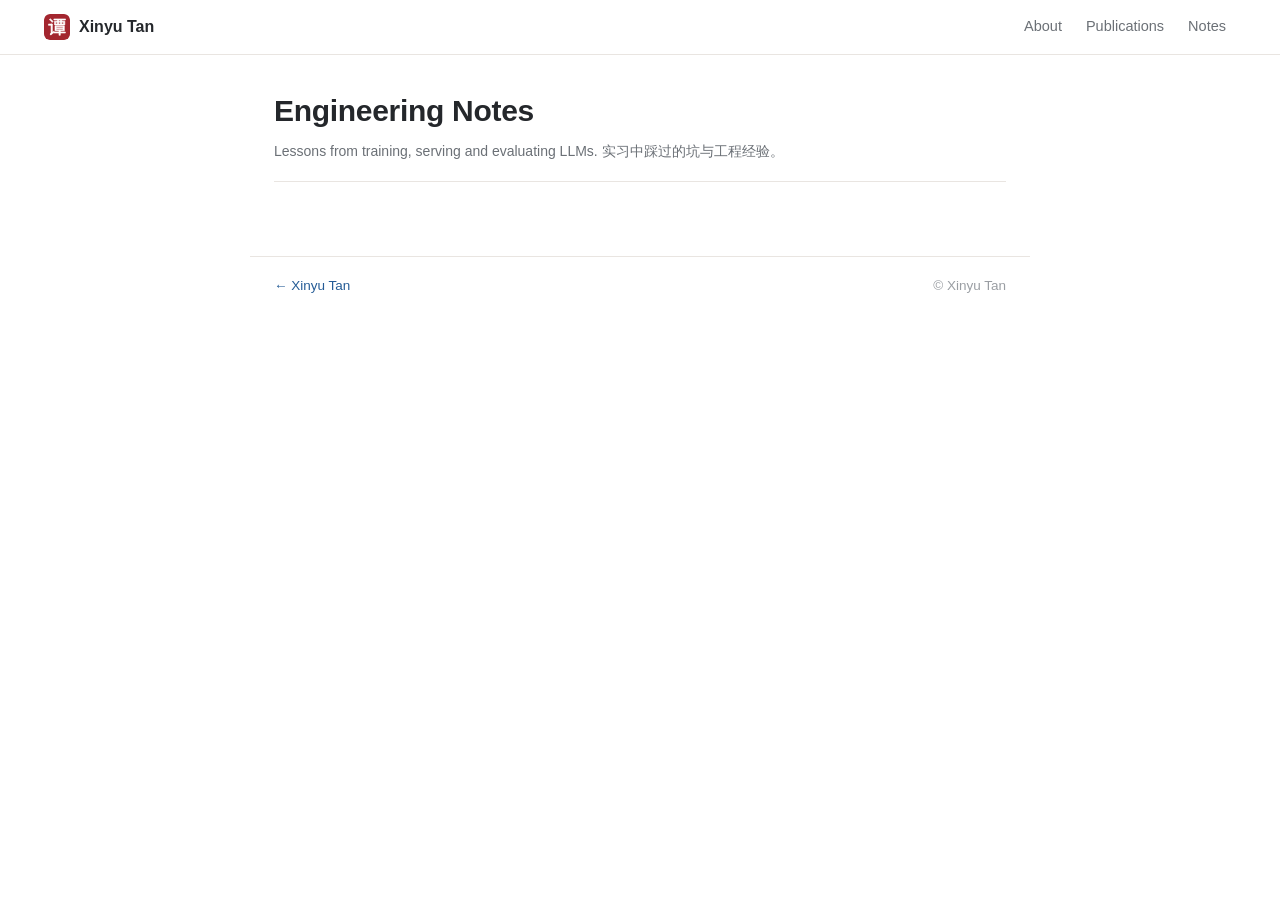
==== notes/index.html @ 7fa9da66 "Add Engineering Notes: Markdown build, article pages, homepage section; first draft Co-Authored-By: " ====
<!doctype html>
<html lang="en">
<head>
  <meta charset="utf-8">
  <meta name="viewport" content="width=device-width, initial-scale=1">
  <meta name="description" content="Engineering notes by Xinyu Tan.">
  <title>Engineering Notes · Xinyu Tan</title>
  <link rel="icon" href="../assets/favicon-32.png" type="image/png" sizes="32x32">
  <link rel="icon" href="../assets/favicon.svg" type="image/svg+xml">
  <link rel="apple-touch-icon" href="../assets/apple-touch-icon.png">
  <link rel="stylesheet" href="../assets/style.css?v=5b36a86383">
</head>
<body class="note-page">
  <header class="topbar">
    <div class="topbar-inner">
      <a class="brand" href="../index.html"><img class="brand-mark" src="../assets/favicon.svg" alt="" width="26" height="26">Xinyu Tan</a>
      <nav aria-label="Main navigation">
        <a href="../index.html#about">About</a>
        <a href="../index.html#publications">Publications</a>
        <a href="../notes/index.html">Notes</a>
      </nav>
    </div>
  </header>
  <main class="article">
    <h1>Engineering Notes</h1>
    <p class="article-meta">Lessons from training, serving and evaluating LLMs. 实习中踩过的坑与工程经验。</p>
    <ul class="notes-list">

    </ul>
  </main>
  <footer class="note-footer"><a href="../index.html">← Xinyu Tan</a><span>© Xinyu Tan</span></footer>
</body>
</html>
---- assets/style.css ----
/* Xinyu Tan homepage — sidebar profile + dense, highlight-first content. */

:root {
  --bg: #ffffff;
  --surface: #f8f7f5;
  --surface-2: #fdf5f4;
  --line: #e9e5e1;
  --text: #24272b;
  --muted: #6b7076;
  --faint: #9a9ea3;
  --accent: #a3262f;          /* highlight red (PKU-ish) */
  --accent-soft: #f7e5e5;
  --accent-line: #e7b9b9;
  --venue: #255c96;           /* venue / links blue */
  --venue-soft: #e8f0f9;
  --ok: #2f8a4a;
  --shadow: 0 1px 2px rgba(30, 20, 20, .05), 0 4px 14px rgba(30, 20, 20, .04);
  --radius: 10px;
  --font: -apple-system, BlinkMacSystemFont, "Segoe UI", "Helvetica Neue", Arial, "PingFang SC", "Hiragino Sans GB", "Microsoft YaHei", "Noto Sans CJK SC", sans-serif;
  color-scheme: light;
}

@media (prefers-color-scheme: dark) {
  :root {
    --bg: #16181c;
    --surface: #1e2126;
    --surface-2: #2a1f22;
    --line: #2f333a;
    --text: #e6e7e9;
    --muted: #a3a8ae;
    --faint: #7c8187;
    --accent: #f08a8f;
    --accent-soft: #3a2427;
    --accent-line: #6b3a3f;
    --venue: #8ab8ec;
    --venue-soft: #1f2b3a;
    --ok: #5fc47c;
    --shadow: none;
    color-scheme: dark;
  }
}

* { box-sizing: border-box; }
html { scroll-behavior: smooth; scroll-padding-top: 64px; -webkit-text-size-adjust: 100%; }
body {
  margin: 0;
  background: var(--bg);
  color: var(--text);
  font: 15.5px/1.65 var(--font);
}
a { color: var(--venue); text-decoration: none; }
a:hover { text-decoration: underline; text-underline-offset: 2px; }
img { max-width: 100%; display: block; }
svg { width: 1em; height: 1em; fill: none; stroke: currentColor; stroke-width: 1.8; stroke-linecap: round; stroke-linejoin: round; flex: none; }
.symbols { display: none; }
h1, h2, h3, p { margin: 0; }

/* bilingual switch */
html[lang="zh-CN"] .en, html:not([lang="zh-CN"]) .zh { display: none !important; }

.skip-link { position: absolute; left: -999px; top: 8px; background: var(--text); color: var(--bg); padding: 6px 12px; border-radius: 6px; z-index: 50; }
.skip-link:focus { left: 12px; }

/* ---------- top bar ---------- */
.topbar {
  position: sticky; top: 0; z-index: 20;
  background: color-mix(in srgb, var(--bg) 88%, transparent);
  backdrop-filter: saturate(160%) blur(10px);
  border-bottom: 1px solid var(--line);
}
.topbar-inner {
  max-width: 1240px; margin: 0 auto; padding: 0 24px;
  height: 54px; display: flex; align-items: center; gap: 24px;
}
.brand { display: inline-flex; align-items: center; gap: 9px; font-weight: 700; color: var(--text); font-size: 16px; white-space: nowrap; }
.brand-mark { width: 26px; height: 26px; border-radius: 6px; }
.brand:hover { text-decoration: none; color: var(--accent); }
.brand-zh { color: var(--muted); font-weight: 500; margin-left: 4px; }
nav { display: flex; gap: 4px; margin-left: auto; overflow-x: auto; scrollbar-width: none; }
nav::-webkit-scrollbar { display: none; }
nav a {
  color: var(--muted); font-size: 14.5px; font-weight: 500;
  padding: 6px 10px; border-radius: 6px; white-space: nowrap;
}
nav a:hover { color: var(--text); background: var(--surface); text-decoration: none; }
nav a[aria-current] { color: var(--accent); background: var(--accent-soft); }
.locale {
  display: inline-flex; align-items: center; gap: 6px;
  font: 500 13.5px var(--font); color: var(--muted);
  background: none; border: 1px solid var(--line); border-radius: 999px;
  padding: 5px 12px; cursor: pointer;
}
.locale:hover { color: var(--text); border-color: var(--muted); }

/* ---------- layout ---------- */
.layout {
  max-width: 1240px; margin: 0 auto; padding: 36px 24px 0;
  display: grid; grid-template-columns: 290px minmax(0, 1fr); gap: 60px;
}

/* ---------- profile sidebar ---------- */
.profile { position: sticky; top: 86px; align-self: start; }
.avatar {
  width: 220px; height: 220px; border-radius: 50%; object-fit: cover; object-position: 50% 40%;
  border: 3px solid var(--bg); box-shadow: 0 0 0 1px var(--line), var(--shadow);
}
.profile h1 { font-size: 28px; line-height: 1.25; margin-top: 22px; letter-spacing: -.01em; }
.profile h1 .han { display: block; font-size: 19px; font-weight: 500; color: var(--muted); letter-spacing: .08em; margin-top: 2px; }
.affil { margin-top: 10px; font-weight: 650; color: var(--accent); font-size: 16.5px; }
.tagline { margin-top: 8px; color: var(--muted); font-size: 15.5px; line-height: 1.6; }
.profile-links { list-style: none; padding: 0; margin: 20px 0 0; display: grid; gap: 10px; font-size: 15.5px; }
.profile-links li { display: flex; align-items: center; gap: 9px; min-width: 0; }
.profile-links a { display: inline-flex; align-items: center; gap: 9px; color: var(--text); min-width: 0; overflow-wrap: anywhere; }
.profile-links a:hover { color: var(--venue); }
.profile-links svg { color: var(--accent); font-size: 18px; }
.profile-links .muted { color: var(--muted); }

/* ---------- sections ---------- */
main { min-width: 0; }
section { padding-bottom: 40px; }
section + section { padding-top: 4px; }
h2 {
  display: flex; align-items: center; gap: 10px;
  font-size: 22px; font-weight: 700; letter-spacing: -.01em;
  padding-bottom: 8px; margin-bottom: 16px; border-bottom: 1px solid var(--line);
  position: relative;
}
h2::after { content: ""; position: absolute; left: 0; bottom: -1px; width: 44px; height: 2px; background: var(--accent); }

.prose p + p { margin-top: 12px; }
.prose strong { font-weight: 650; }
.hl { color: var(--accent); font-weight: 650; }
a.hl:hover { color: var(--accent); }

/* highlight stats */
.stats { list-style: none; padding: 0; margin: 20px 0 0; display: grid; grid-template-columns: repeat(4, minmax(0, 1fr)); gap: 10px; }
.stats li {
  position: relative;
  background: var(--surface); border: 1px solid var(--line); border-radius: var(--radius);
  padding: 12px 14px; display: flex; flex-direction: column; gap: 1px;
  font-size: 13px; color: var(--muted);
}
.stats b { font-size: 21px; line-height: 1.25; color: var(--accent); font-weight: 750; letter-spacing: -.01em; }

.interests { margin-top: 16px; display: flex; flex-wrap: wrap; align-items: center; gap: 8px; font-size: 13.5px; }
.interests .label { font-weight: 650; margin-right: 4px; }
.tag {
  color: var(--accent); background: var(--accent-soft); border: 1px solid var(--accent-line);
  border-radius: 6px; padding: 2px 10px; font-weight: 550;
}

/* icons */
.hicon { width: 22px; height: 22px; color: var(--accent); stroke-width: 2; }
.sicon { position: absolute; top: 12px; right: 12px; width: 20px; height: 20px; color: var(--accent); opacity: .35; }
.licon { width: 15px; height: 15px; color: var(--accent); margin-right: 5px; vertical-align: -2px; }
.dicon { width: 13px; height: 13px; color: var(--faint); }
.nicon { width: 16px; height: 16px; color: var(--accent); margin-top: 4px; }
.aicon { width: 16px; height: 16px; color: var(--accent); flex: none; }
.awards b { display: flex; align-items: center; gap: 6px; }

/* news */
.news { list-style: none; margin: 0; padding: 0; display: grid; gap: 6px; }
.news li { display: grid; grid-template-columns: 70px 18px minmax(0, 1fr); gap: 10px; align-items: start; }
.news time { font-variant-numeric: tabular-nums; color: var(--venue); font-weight: 650; font-size: 14.5px; }

/* experience */
.exp-grid { display: grid; grid-template-columns: repeat(2, minmax(0, 1fr)); gap: 12px; }
.exp {
  display: flex; gap: 12px; align-items: flex-start;
  border: 1px solid var(--line); border-radius: var(--radius); padding: 14px;
  background: var(--bg); box-shadow: var(--shadow);
}
.exp.current { background: var(--surface-2); border-color: var(--accent-line); }
.mono {
  flex: none; width: 44px; height: 44px; border-radius: 50%;
  display: grid; place-items: center; color: #fff; font-weight: 750; font-size: 12.5px; letter-spacing: .02em;
}
.logo {
  flex: none; width: 56px; height: 56px; object-fit: contain;
  border-radius: 50%; background: #fff;
}
.exp h3 { font-size: 15.5px; line-height: 1.35; }
.exp .when { font-size: 13px; color: var(--muted); display: flex; align-items: center; gap: 6px; font-variant-numeric: tabular-nums; }
.exp .what { font-size: 14px; font-weight: 600; margin-top: 2px; }
.exp .note { font-size: 13px; color: var(--muted); margin-top: 4px; line-height: 1.5; }
.live { width: 7px; height: 7px; border-radius: 50%; background: var(--ok); box-shadow: 0 0 0 3px color-mix(in srgb, var(--ok) 25%, transparent); }

/* publications */
.source-note { font-size: 13.5px; color: var(--muted); margin: -6px 0 12px; }
.source-note a { color: inherit; text-decoration: underline; text-decoration-color: var(--line); }
.filters { display: flex; flex-wrap: wrap; gap: 8px; margin-bottom: 16px; }
.filters button {
  font: 550 13.5px var(--font); color: var(--muted);
  background: var(--bg); border: 1px solid var(--line); border-radius: 999px;
  padding: 4px 12px; cursor: pointer; display: inline-flex; align-items: center; gap: 6px;
}
.filters button:hover { color: var(--text); border-color: var(--muted); }
.filters button[aria-pressed="true"] { color: var(--accent); border-color: var(--accent); background: var(--accent-soft); }
.filters .count { font-size: 12px; color: var(--faint); font-variant-numeric: tabular-nums; }
.filters button[aria-pressed="true"] .count { color: var(--accent); }

.paper-list { display: grid; gap: 14px; }
.paper {
  display: grid; grid-template-columns: 210px minmax(0, 1fr); gap: 18px;
  border: 1px solid var(--line); border-radius: var(--radius); padding: 14px;
  background: var(--bg); box-shadow: var(--shadow);
}
.paper.featured { background: var(--surface-2); border-color: var(--accent-line); border-left: 3px solid var(--accent); }
.paper[hidden] { display: none; }
.thumb {
  align-self: start; border-radius: 6px; overflow: hidden; background: #fff;
  border: 1px solid var(--line); aspect-ratio: 16 / 10; display: grid; place-items: center;
}
.thumb img { width: 100%; height: 100%; object-fit: contain; padding: 4px; transition: transform .25s; }
.thumb:hover img { transform: scale(1.04); }
.paper h3 { font-size: 16px; line-height: 1.4; font-weight: 700; }
.paper h3 a { color: var(--text); }
.paper h3 a:hover { color: var(--venue); }
.authors { font-size: 13.5px; color: var(--muted); margin-top: 4px; line-height: 1.5; }
.authors .me { color: var(--accent); font-weight: 700; }
.authors sup { font-size: .7em; }
.summary { font-size: 14px; margin-top: 6px; line-height: 1.55; }
.paper-foot { margin-top: 9px; display: flex; flex-wrap: wrap; align-items: center; gap: 6px 12px; font-size: 13.5px; }
.venue { color: var(--venue); font-weight: 750; }
.venue-note { color: var(--venue); background: var(--venue-soft); border-radius: 4px; padding: 0 6px; font-size: 12px; font-weight: 600; margin-left: -6px; }
.pl { display: inline-flex; align-items: center; gap: 4px; font-weight: 600; }
.cites { color: var(--muted); font-weight: 550; }
.cites::before { content: "★ "; color: #d79b1c; }
.role {
  color: var(--accent); background: var(--accent-soft); border: 1px solid var(--accent-line);
  border-radius: 4px; padding: 0 7px; font-size: 12.5px; font-weight: 650;
}

/* engineering notes (home list + notes index) */
.notes-list { list-style: none; margin: 0; padding: 0; display: grid; gap: 10px; }
.notes-list li {
  display: grid; grid-template-columns: 96px minmax(0, 1fr); gap: 14px;
  border: 1px solid var(--line); border-radius: var(--radius); padding: 14px 16px; background: var(--bg); box-shadow: var(--shadow);
}
.notes-list time { color: var(--venue); font-weight: 650; font-size: 14px; font-variant-numeric: tabular-nums; padding-top: 1px; }
.note-title { font-size: 16.5px; font-weight: 700; color: var(--text); }
.note-title:hover { color: var(--venue); }
.note-lang { margin-left: 8px; font-size: 12px; color: var(--venue); background: var(--venue-soft); border-radius: 4px; padding: 0 6px; vertical-align: 2px; }
.note-summary { font-size: 14px; color: var(--muted); margin-top: 4px; line-height: 1.55; }
.note-tags { margin-top: 6px; display: flex; flex-wrap: wrap; gap: 6px; }
.note-tag { font-size: 12px; color: var(--accent); background: var(--accent-soft); border-radius: 4px; padding: 0 7px; font-weight: 600; }
.notes-more { margin-top: 10px; font-size: 14px; font-weight: 600; }

/* note article pages */
.article { max-width: 780px; margin: 0 auto; padding: 36px 24px 48px; }
.article h1 { font-size: 30px; line-height: 1.3; letter-spacing: -.01em; }
.article-back { font-size: 14px; margin-bottom: 14px; }
.note-draft { display: inline-block; font-size: 12.5px; font-weight: 700; color: #8a5a00; background: #fff3d6; border: 1px solid #f0d48a; border-radius: 4px; padding: 1px 8px; margin-bottom: 10px; }
.article-meta { display: flex; flex-wrap: wrap; align-items: center; gap: 6px 12px; color: var(--muted); font-size: 14px; margin: 10px 0 26px; padding-bottom: 18px; border-bottom: 1px solid var(--line); }
.article-meta time { color: var(--venue); font-weight: 650; }
.article-body { font-size: 16px; line-height: 1.8; }
.article-body > * + * { margin-top: 14px; }
.article-body h2 { margin-top: 36px; font-size: 22px; }
.article-body h3 { margin-top: 26px; font-size: 18px; }
.article-body .headerlink { margin-left: 6px; color: var(--faint); opacity: 0; font-weight: 400; text-decoration: none; }
.article-body h2:hover .headerlink, .article-body h3:hover .headerlink { opacity: 1; }
.article-body ul, .article-body ol { padding-left: 1.4em; }
.article-body li + li { margin-top: 4px; }
.article-body strong { color: var(--text); font-weight: 700; }
.article-body code { font-family: "SFMono-Regular", Menlo, Consolas, monospace; font-size: .88em; background: var(--surface); border: 1px solid var(--line); border-radius: 4px; padding: 1px 5px; }
.article-body pre { background: var(--surface); border: 1px solid var(--line); border-radius: 8px; padding: 14px 16px; overflow-x: auto; line-height: 1.55; }
.article-body pre code { border: 0; padding: 0; background: none; font-size: 13.5px; }
.article-body pre code.hljs { background: none; padding: 0; }
.article-body blockquote { margin-left: 0; padding: 8px 16px; border-left: 3px solid var(--accent); background: var(--surface-2); border-radius: 0 8px 8px 0; color: var(--text); }
.article-body table { border-collapse: collapse; width: 100%; font-size: 14.5px; display: block; overflow-x: auto; }
.article-body th, .article-body td { border: 1px solid var(--line); padding: 7px 12px; text-align: left; }
.article-body th { background: var(--surface); }
.note-footer { max-width: 780px; margin: 0 auto; padding: 18px 24px 36px; border-top: 1px solid var(--line); display: flex; justify-content: space-between; color: var(--faint); font-size: 13.5px; }

/* awards */
.awards { list-style: none; padding: 0; margin: 0; display: grid; grid-template-columns: repeat(2, minmax(0, 1fr)); gap: 10px; }
.awards li {
  display: grid; grid-template-columns: 78px minmax(0, 1fr); gap: 10px;
  border: 1px solid var(--line); border-left: 3px solid var(--line); border-radius: 8px;
  padding: 10px 12px; background: var(--bg);
}
.awards li.top { border-left-color: var(--accent); background: var(--surface-2); }
.awards time { color: var(--accent); font-weight: 650; font-size: 13px; padding-top: 1px; font-variant-numeric: tabular-nums; }
.awards div { display: flex; flex-direction: column; font-size: 13px; color: var(--muted); line-height: 1.45; }
.awards b { font-size: 14.5px; color: var(--text); font-weight: 650; }

footer {
  display: flex; justify-content: space-between; gap: 12px; flex-wrap: wrap;
  border-top: 1px solid var(--line); padding: 16px 0 32px; color: var(--faint); font-size: 13px;
}

:focus-visible { outline: 2px solid var(--venue); outline-offset: 2px; border-radius: 4px; }

/* ---------- responsive ---------- */
@media (max-width: 1000px) {
  .exp-grid { grid-template-columns: repeat(2, minmax(0, 1fr)); }
  .stats { grid-template-columns: repeat(2, minmax(0, 1fr)); }
}
@media (max-width: 860px) {
  .layout { grid-template-columns: 1fr; gap: 28px; padding-top: 24px; }
  .profile { position: static; display: flex; gap: 20px; align-items: center; }
  .avatar { width: 128px; height: 128px; }
  .profile h1 { margin-top: 0; }
  .profile-links { grid-template-columns: repeat(2, max-content); column-gap: 18px; }
  .brand-zh { display: none; }
}
@media (max-width: 640px) {
  body { font-size: 15px; }
  .topbar-inner { padding: 0 16px; gap: 12px; }
  .brand { display: none; }
  nav { margin-left: 0; }
  .layout { padding: 20px 16px 0; }
  .profile { flex-direction: column; align-items: flex-start; }
  .profile-links { grid-template-columns: 1fr; }
  .exp-grid, .awards { grid-template-columns: 1fr; }
  .paper { grid-template-columns: 1fr; gap: 10px; }
  .thumb { max-width: 320px; }
  .news li { grid-template-columns: 60px 16px minmax(0, 1fr); gap: 8px; }
  .notes-list li { grid-template-columns: 1fr; gap: 4px; }
  .article h1 { font-size: 25px; }
  .article { padding: 24px 16px 40px; }
}
@media (prefers-reduced-motion: reduce) {
  html { scroll-behavior: auto; }
  .thumb img { transition: none; }
}
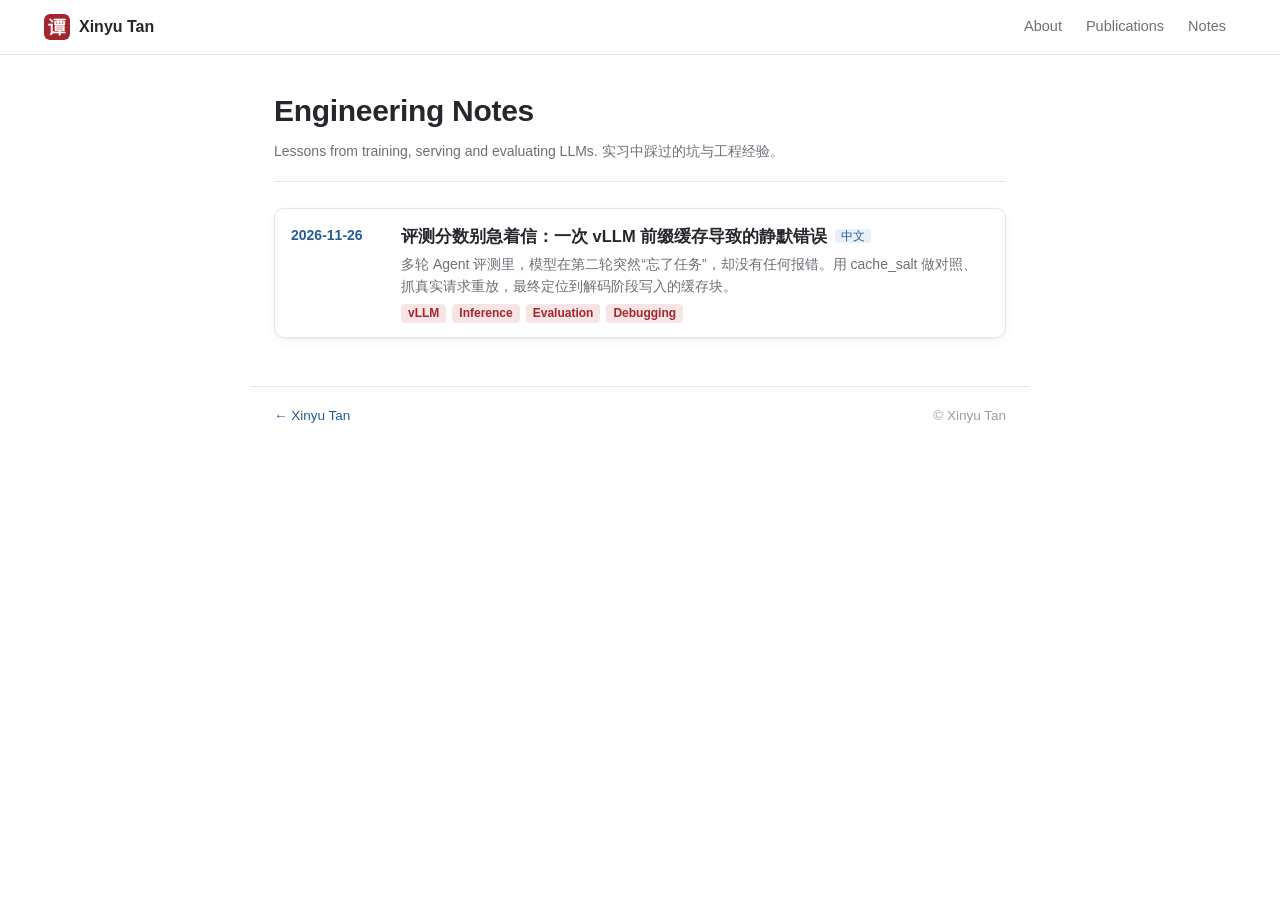
==== commit 82b77115: "Publish note: vLLM prefix-cache silent bug Co-Authored-By: Claude Opus 5.5 <noreply@anthropic.com>" ====
--- a/notes/index.html
+++ b/notes/index.html
@@ -25,7 +25,7 @@
     <h1>Engineering Notes</h1>
     <p class="article-meta">Lessons from training, serving and evaluating LLMs. 实习中踩过的坑与工程经验。</p>
     <ul class="notes-list">
-
+<li><time>2026-11-26</time><div><a class="note-title" href="vllm-prefix-cache-silent-bug.html">评测分数别急着信：一次 vLLM 前缀缓存导致的静默错误</a><span class="note-lang">中文</span><p class="note-summary">多轮 Agent 评测里，模型在第二轮突然“忘了任务”，却没有任何报错。用 cache_salt 做对照、抓真实请求重放，最终定位到解码阶段写入的缓存块。</p><p class="note-tags"><span class="note-tag">vLLM</span><span class="note-tag">Inference</span><span class="note-tag">Evaluation</span><span class="note-tag">Debugging</span></p></div></li>
     </ul>
   </main>
   <footer class="note-footer"><a href="../index.html">← Xinyu Tan</a><span>© Xinyu Tan</span></footer>
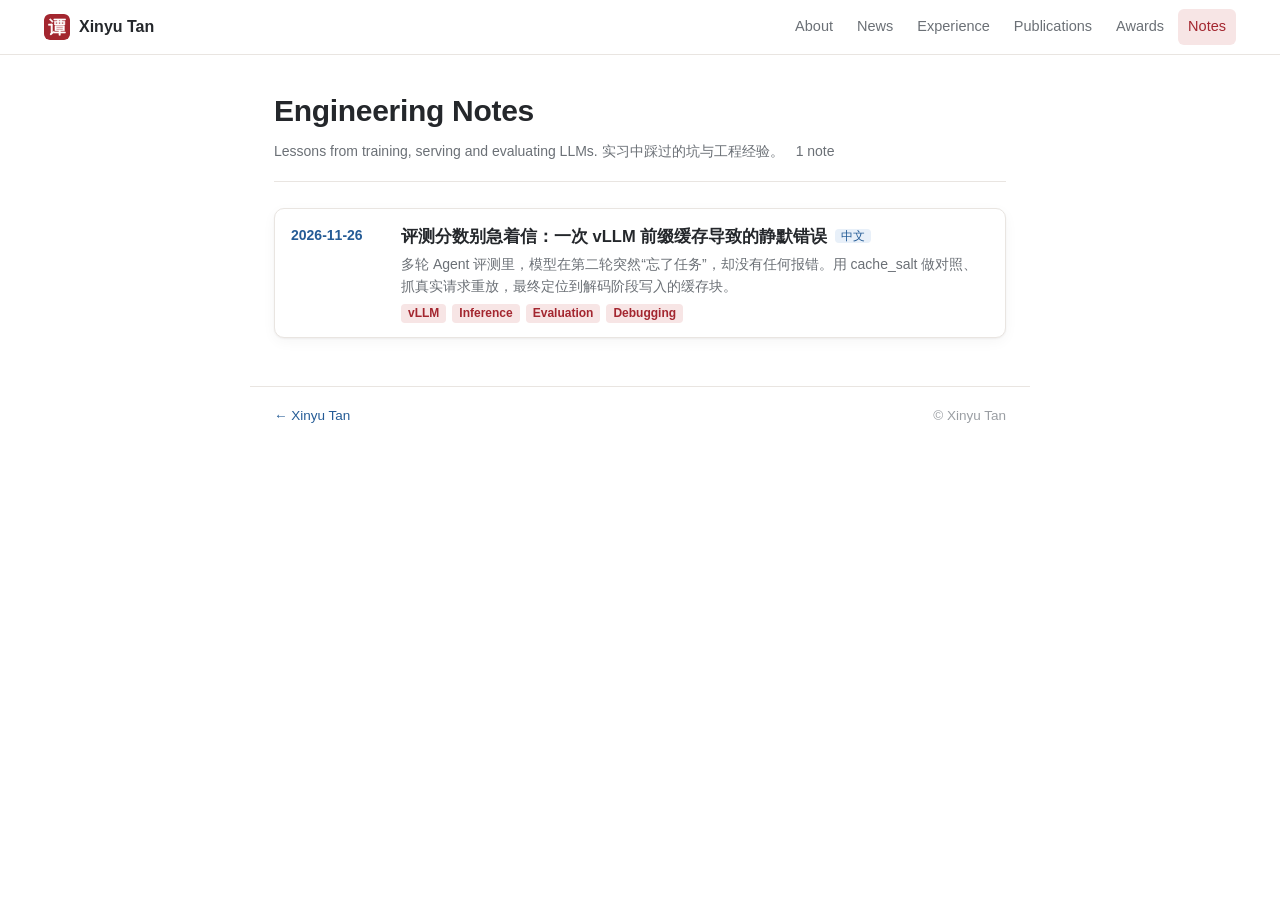
==== commit 02cbe549: "Move engineering notes to a standalone page linked from the top nav Co-Authored-By: Claude Opus 5.5 " ====
--- a/notes/index.html
+++ b/notes/index.html
@@ -16,14 +16,17 @@
       <a class="brand" href="../index.html"><img class="brand-mark" src="../assets/favicon.svg" alt="" width="26" height="26">Xinyu Tan</a>
       <nav aria-label="Main navigation">
         <a href="../index.html#about">About</a>
+        <a href="../index.html#news">News</a>
+        <a href="../index.html#experience">Experience</a>
         <a href="../index.html#publications">Publications</a>
-        <a href="../notes/index.html">Notes</a>
+        <a href="../index.html#awards">Awards</a>
+        <a href="../notes/index.html" aria-current="page">Notes</a>
       </nav>
     </div>
   </header>
   <main class="article">
     <h1>Engineering Notes</h1>
-    <p class="article-meta">Lessons from training, serving and evaluating LLMs. 实习中踩过的坑与工程经验。</p>
+    <p class="article-meta">Lessons from training, serving and evaluating LLMs. 实习中踩过的坑与工程经验。<span>1 note</span></p>
     <ul class="notes-list">
 <li><time>2026-11-26</time><div><a class="note-title" href="vllm-prefix-cache-silent-bug.html">评测分数别急着信：一次 vLLM 前缀缓存导致的静默错误</a><span class="note-lang">中文</span><p class="note-summary">多轮 Agent 评测里，模型在第二轮突然“忘了任务”，却没有任何报错。用 cache_salt 做对照、抓真实请求重放，最终定位到解码阶段写入的缓存块。</p><p class="note-tags"><span class="note-tag">vLLM</span><span class="note-tag">Inference</span><span class="note-tag">Evaluation</span><span class="note-tag">Debugging</span></p></div></li>
     </ul>
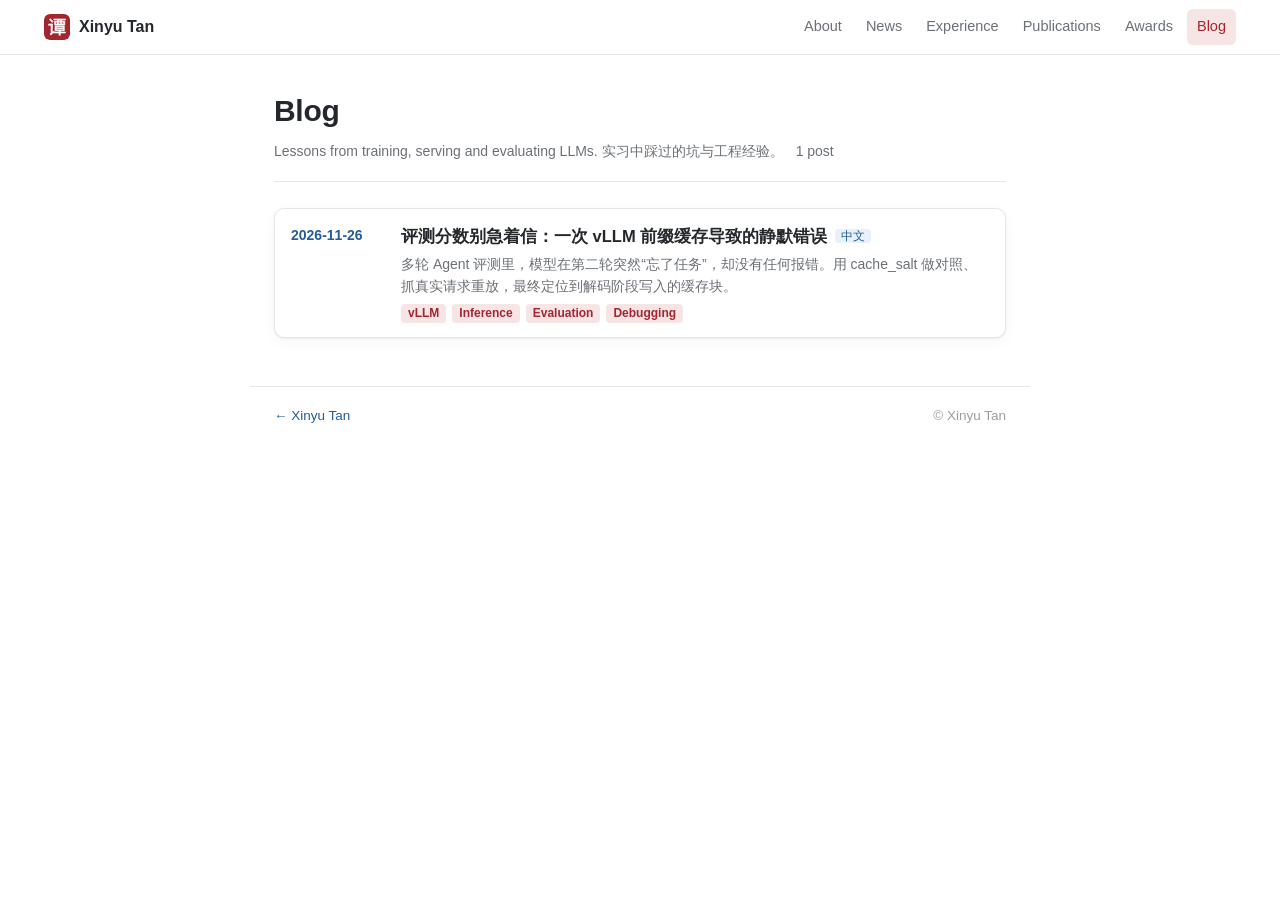
==== commit f82e38d5: "Redirect old /notes/ URLs to /blog/ Co-Authored-By: Claude Opus 5.5 <noreply@anthropic.com>" ====
--- a/notes/index.html
+++ b/notes/index.html
@@ -2,35 +2,11 @@
 <html lang="en">
 <head>
   <meta charset="utf-8">
-  <meta name="viewport" content="width=device-width, initial-scale=1">
-  <meta name="description" content="Engineering notes by Xinyu Tan.">
-  <title>Engineering Notes · Xinyu Tan</title>
-  <link rel="icon" href="../assets/favicon-32.png" type="image/png" sizes="32x32">
-  <link rel="icon" href="../assets/favicon.svg" type="image/svg+xml">
-  <link rel="apple-touch-icon" href="../assets/apple-touch-icon.png">
-  <link rel="stylesheet" href="../assets/style.css?v=5b36a86383">
+  <title>Moved</title>
+  <link rel="canonical" href="../blog/index.html">
+  <meta name="robots" content="noindex">
+  <meta http-equiv="refresh" content="0; url=../blog/index.html">
+  <script>location.replace("../blog/index.html" + location.hash)</script>
 </head>
-<body class="note-page">
-  <header class="topbar">
-    <div class="topbar-inner">
-      <a class="brand" href="../index.html"><img class="brand-mark" src="../assets/favicon.svg" alt="" width="26" height="26">Xinyu Tan</a>
-      <nav aria-label="Main navigation">
-        <a href="../index.html#about">About</a>
-        <a href="../index.html#news">News</a>
-        <a href="../index.html#experience">Experience</a>
-        <a href="../index.html#publications">Publications</a>
-        <a href="../index.html#awards">Awards</a>
-        <a href="../notes/index.html" aria-current="page">Notes</a>
-      </nav>
-    </div>
-  </header>
-  <main class="article">
-    <h1>Engineering Notes</h1>
-    <p class="article-meta">Lessons from training, serving and evaluating LLMs. 实习中踩过的坑与工程经验。<span>1 note</span></p>
-    <ul class="notes-list">
-<li><time>2026-11-26</time><div><a class="note-title" href="vllm-prefix-cache-silent-bug.html">评测分数别急着信：一次 vLLM 前缀缓存导致的静默错误</a><span class="note-lang">中文</span><p class="note-summary">多轮 Agent 评测里，模型在第二轮突然“忘了任务”，却没有任何报错。用 cache_salt 做对照、抓真实请求重放，最终定位到解码阶段写入的缓存块。</p><p class="note-tags"><span class="note-tag">vLLM</span><span class="note-tag">Inference</span><span class="note-tag">Evaluation</span><span class="note-tag">Debugging</span></p></div></li>
-    </ul>
-  </main>
-  <footer class="note-footer"><a href="../index.html">← Xinyu Tan</a><span>© Xinyu Tan</span></footer>
-</body>
+<body><p>This page moved to <a href="../blog/index.html">../blog/index.html</a>.</p></body>
 </html>
